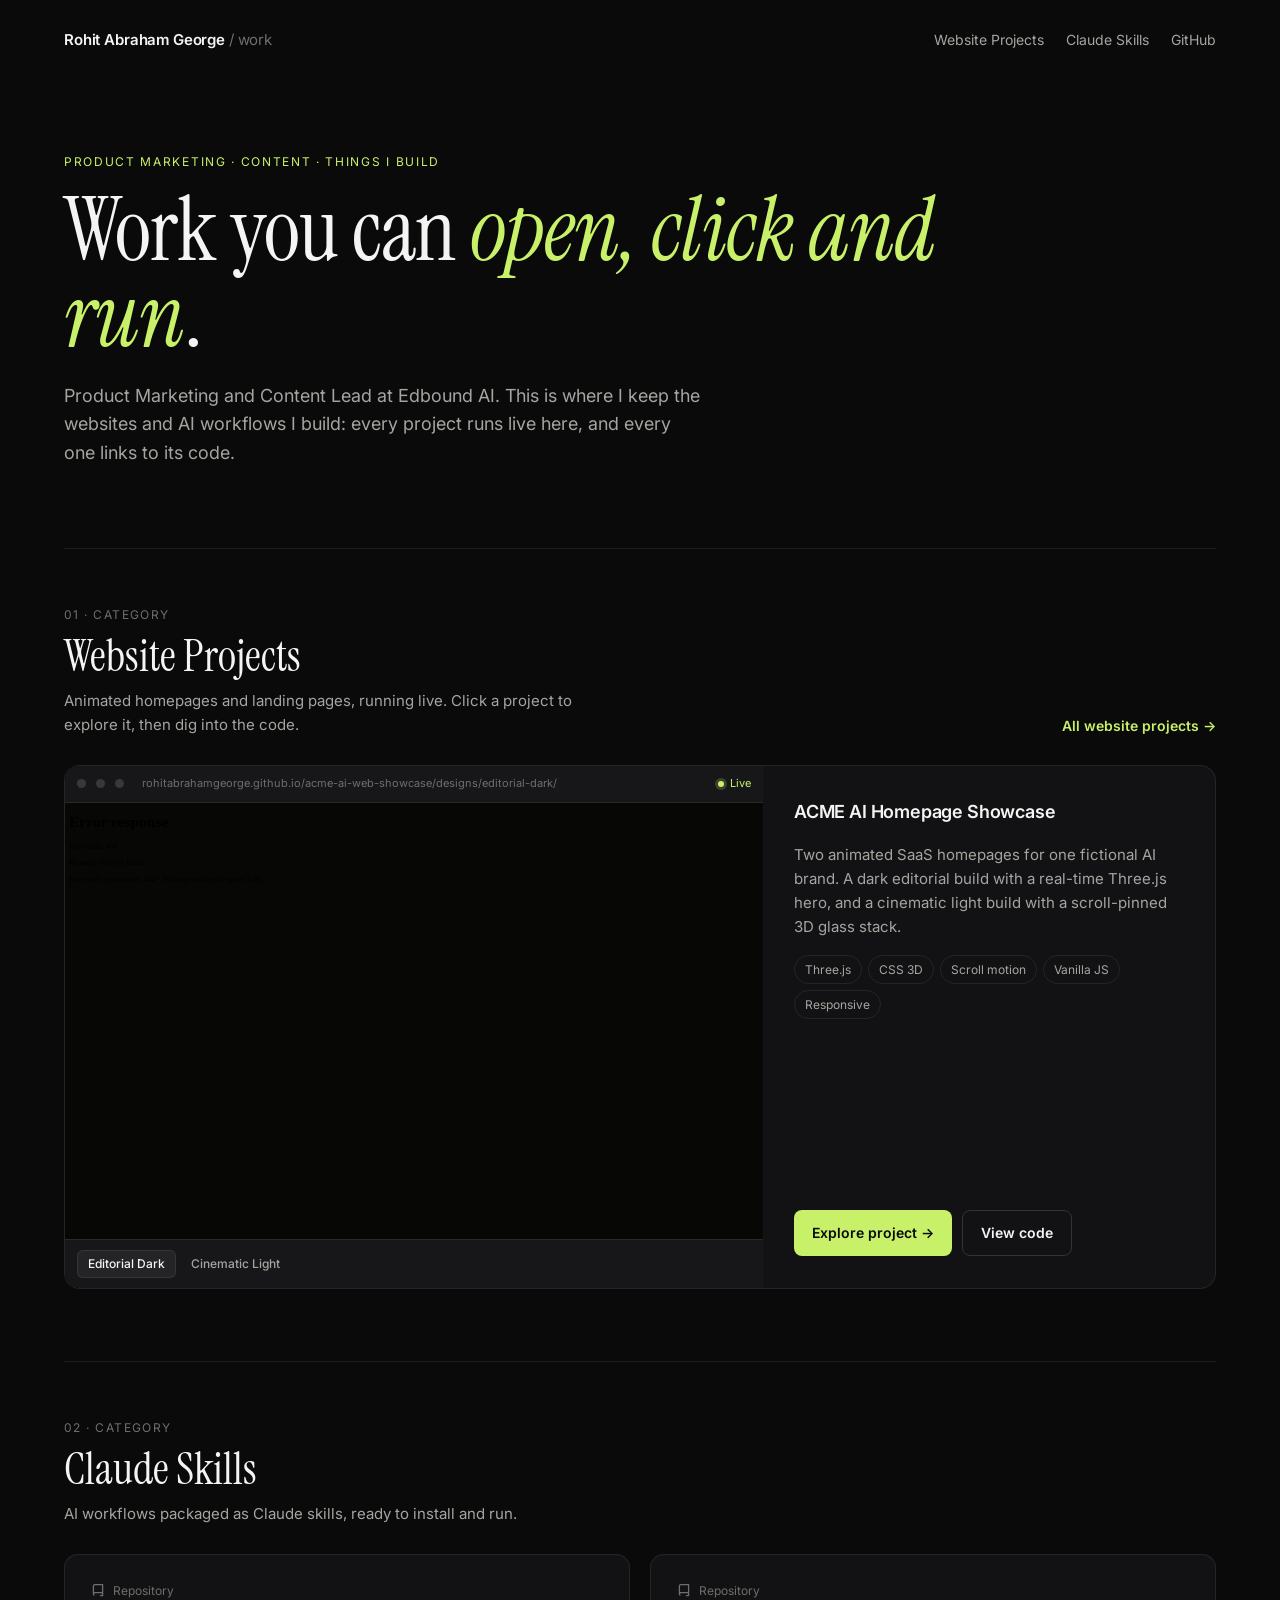
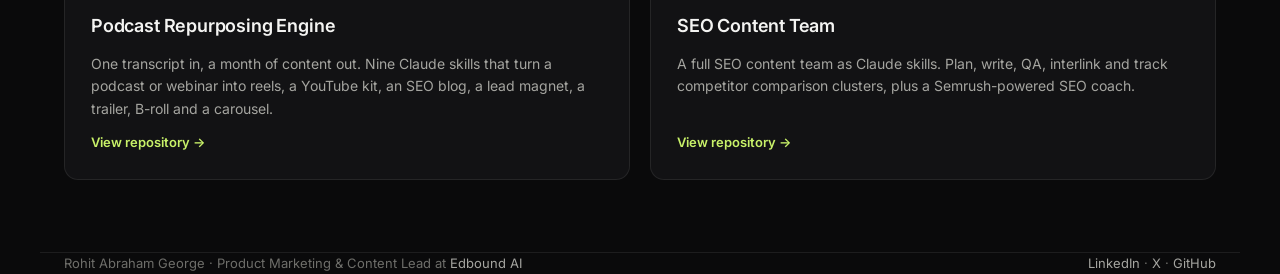
==== index.html @ cf873fa6 "Portfolio site: Website Projects and Claude Skills categories with live previews Co-Authored-By: Cla" ====
<!DOCTYPE html>
<html lang="en">
<head>
<meta charset="utf-8">
<meta name="viewport" content="width=device-width, initial-scale=1">
<title>Rohit Abraham George · Work</title>
<meta name="description" content="Website projects and Claude skills by Rohit Abraham George, Product Marketing and Content Lead at Edbound AI.">
<link rel="preconnect" href="https://fonts.googleapis.com">
<link rel="preconnect" href="https://fonts.gstatic.com" crossorigin>
<link rel="stylesheet" href="https://fonts.googleapis.com/css2?family=Inter:wght@400;500;600&family=Instrument+Serif:ital@0;1&display=swap">
<link rel="stylesheet" href="/assets/site.css">
</head>
<body>
<header class="wrap top">
  <a class="brand" href="/">Rohit Abraham George <span>/ work</span></a>
  <nav>
    <a href="#websites">Website Projects</a>
    <a class="hide-sm" href="#skills">Claude Skills</a>
    <a href="https://github.com/rohitabrahamgeorge">GitHub</a>
  </nav>
</header>

<main class="wrap">
  <section class="hero">
    <p class="eyebrow">Product marketing &#183; Content &#183; Things I build</p>
    <h1>Work you can <em>open, click and run</em>.</h1>
    <p class="lede">Product Marketing and Content Lead at Edbound AI. This is where I keep the websites and AI workflows I build: every project runs live here, and every one links to its code.</p>
  </section>

  <!-- Category 01: Website Projects -->
  <section class="cat" id="websites">
    <div class="cat-head">
      <div>
        <span class="num">01 &#183; Category</span>
        <h2>Website Projects</h2>
        <p>Animated homepages and landing pages, running live. Click a project to explore it, then dig into the code.</p>
      </div>
      <a class="more" href="/websites/">All website projects &#8594;</a>
    </div>

    <article class="project">
      <div class="preview">
        <div class="chrome"><i></i><i></i><i></i><span class="url">rohitabrahamgeorge.github.io/acme-ai-web-showcase/designs/editorial-dark/</span><span class="live-dot">Live</span></div>
        <div class="screen" data-src="/acme-ai-web-showcase/designs/editorial-dark/" data-poster="/acme-ai-web-showcase/assets/previews/editorial-dark.jpg">
          <iframe title="Live preview: ACME AI Editorial Dark" tabindex="-1" aria-hidden="true"></iframe>
        </div>
        <a class="open" href="/acme-ai-web-showcase/" aria-label="Explore the ACME AI project"><span>Explore project &#8594;</span></a>
        <div class="switch" role="tablist" aria-label="Choose a design">
          <button role="tab" aria-selected="true" data-src="/acme-ai-web-showcase/designs/editorial-dark/" data-poster="/acme-ai-web-showcase/assets/previews/editorial-dark.jpg">Editorial Dark</button>
          <button role="tab" aria-selected="false" data-src="/acme-ai-web-showcase/designs/cinematic-light/" data-poster="/acme-ai-web-showcase/assets/previews/cinematic-light.jpg">Cinematic Light</button>
        </div>
      </div>
      <div class="info">
        <h3>ACME AI Homepage Showcase</h3>
        <p>Two animated SaaS homepages for one fictional AI brand. A dark editorial build with a real-time Three.js hero, and a cinematic light build with a scroll-pinned 3D glass stack.</p>
        <div class="chips"><span>Three.js</span><span>CSS 3D</span><span>Scroll motion</span><span>Vanilla JS</span><span>Responsive</span></div>
        <div class="actions">
          <a class="btn btn-accent" href="/acme-ai-web-showcase/">Explore project &#8594;</a>
          <a class="btn btn-ghost" href="https://github.com/rohitabrahamgeorge/acme-ai-web-showcase">View code</a>
        </div>
      </div>
    </article>
  </section>

  <!-- Category 02: Claude Skills -->
  <section class="cat" id="skills">
    <div class="cat-head">
      <div>
        <span class="num">02 &#183; Category</span>
        <h2>Claude Skills</h2>
        <p>AI workflows packaged as Claude skills, ready to install and run.</p>
      </div>
    </div>
    <div class="repos">
      <a class="repo" href="https://github.com/rohitabrahamgeorge/podcast-repurposing-engine">
        <span class="kind"><svg viewBox="0 0 16 16" aria-hidden="true"><path d="M2 2.5A2.5 2.5 0 0 1 4.5 0h8.75a.75.75 0 0 1 .75.75v12.5a.75.75 0 0 1-.75.75h-2.5a.75.75 0 0 1 0-1.5h1.75v-2h-8a1 1 0 0 0-.71 1.71.75.75 0 1 1-1.06 1.06A2.49 2.49 0 0 1 2 11.5Zm10.5-1h-8a1 1 0 0 0-1 1v6.71A2.5 2.5 0 0 1 4.5 9h8Z"/></svg>Repository</span>
        <h3>Podcast Repurposing Engine</h3>
        <p>One transcript in, a month of content out. Nine Claude skills that turn a podcast or webinar into reels, a YouTube kit, an SEO blog, a lead magnet, a trailer, B-roll and a carousel.</p>
        <span class="go">View repository &#8594;</span>
      </a>
      <a class="repo" href="https://github.com/rohitabrahamgeorge/seo-content-team">
        <span class="kind"><svg viewBox="0 0 16 16" aria-hidden="true"><path d="M2 2.5A2.5 2.5 0 0 1 4.5 0h8.75a.75.75 0 0 1 .75.75v12.5a.75.75 0 0 1-.75.75h-2.5a.75.75 0 0 1 0-1.5h1.75v-2h-8a1 1 0 0 0-.71 1.71.75.75 0 1 1-1.06 1.06A2.49 2.49 0 0 1 2 11.5Zm10.5-1h-8a1 1 0 0 0-1 1v6.71A2.5 2.5 0 0 1 4.5 9h8Z"/></svg>Repository</span>
        <h3>SEO Content Team</h3>
        <p>A full SEO content team as Claude skills. Plan, write, QA, interlink and track competitor comparison clusters, plus a Semrush-powered SEO coach.</p>
        <span class="go">View repository &#8594;</span>
      </a>
    </div>
  </section>
</main>

<footer class="wrap">
  <span>Rohit Abraham George &#183; Product Marketing &amp; Content Lead at <a href="https://www.edbound.ai/">Edbound AI</a></span>
  <span><a href="https://www.linkedin.com/in/rohit-abraham-george">LinkedIn</a> &#183; <a href="https://x.com/GeorgeRohitA1">X</a> &#183; <a href="https://github.com/rohitabrahamgeorge">GitHub</a></span>
</footer>
<script src="/assets/site.js"></script>
</body>
</html>
---- assets/site.css ----
:root {
  --bg: #0A0A0B; --panel: #121214; --panel-2: #17171A; --line: rgba(255,255,255,.08); --line-2: rgba(255,255,255,.14);
  --ink: #F4F4F2; --muted: #A5A5A0; --dim: #6E6E6A; --accent: #C8F169;
}
*, *::before, *::after { box-sizing: border-box; }
html { -webkit-text-size-adjust: 100%; scroll-behavior: smooth; }
body { margin: 0; background: var(--bg); color: var(--ink); font: 400 16px/1.6 'Inter', system-ui, sans-serif; -webkit-font-smoothing: antialiased; }
a { color: inherit; }
a:focus-visible, button:focus-visible { outline: 2px solid var(--accent); outline-offset: 3px; }
.wrap { max-width: 1200px; margin: 0 auto; padding: 0 24px; }

/* Header */
.top { display: flex; align-items: center; justify-content: space-between; gap: 16px; padding-top: 28px; padding-bottom: 28px; }
.brand { font-weight: 600; font-size: 15px; text-decoration: none; letter-spacing: -.01em; }
.brand span { color: var(--dim); font-weight: 400; }
.top nav { display: flex; gap: 22px; font-size: 14px; color: var(--muted); }
.top nav a { text-decoration: none; transition: color .2s; }
.top nav a:hover, .top nav a[aria-current] { color: var(--ink); }

/* Type */
.eyebrow { color: var(--accent); font-size: 12px; letter-spacing: .14em; text-transform: uppercase; margin: 0 0 16px; }
h1 { font-family: 'Instrument Serif', Georgia, serif; font-weight: 400; font-size: clamp(44px, 7vw, 88px); line-height: .98; letter-spacing: -.01em; margin: 0 0 22px; max-width: 920px; }
h1 em { color: var(--accent); }
h2 { font-family: 'Instrument Serif', Georgia, serif; font-weight: 400; font-size: clamp(32px, 4vw, 44px); line-height: 1.02; margin: 0; }
h3 { font-size: 18px; font-weight: 600; letter-spacing: -.01em; margin: 0; }
.lede { color: var(--muted); font-size: 18px; max-width: 640px; margin: 0; }
.hero { padding: 72px 0 80px; }
.crumbs { font-size: 13px; color: var(--dim); margin: 0 0 18px; }
.crumbs a { text-decoration: none; color: var(--muted); }
.crumbs a:hover { color: var(--accent); }

/* Category blocks */
.cat { border-top: 1px solid var(--line); padding: 56px 0 72px; }
.cat-head { display: flex; align-items: end; justify-content: space-between; gap: 24px; margin-bottom: 28px; flex-wrap: wrap; }
.cat-head .num { display: block; color: var(--dim); font-size: 12px; letter-spacing: .12em; text-transform: uppercase; margin-bottom: 10px; }
.cat-head p { color: var(--muted); margin: 10px 0 0; max-width: 560px; font-size: 15px; }
.more { font-size: 14px; font-weight: 600; color: var(--accent); text-decoration: none; white-space: nowrap; }
.more:hover { text-decoration: underline; }

/* Project card with a live preview */
.project { display: grid; grid-template-columns: 1.55fr 1fr; border: 1px solid var(--line); border-radius: 16px; overflow: hidden; background: var(--panel); }
.project > * { min-width: 0; }
.project + .project { margin-top: 28px; }
.project .info { padding: 32px 30px; display: flex; flex-direction: column; gap: 16px; }
.project .info p { margin: 0; color: var(--muted); font-size: 15px; }
.chips { display: flex; flex-wrap: wrap; gap: 6px; }
.chips span { font-size: 12px; padding: 4px 10px; border-radius: 30px; border: 1px solid var(--line); color: var(--muted); }
.actions { margin-top: auto; display: flex; flex-wrap: wrap; gap: 10px; padding-top: 6px; }
.btn { display: inline-flex; align-items: center; gap: 8px; padding: 11px 18px; border-radius: 8px; font-weight: 600; font-size: 14px; text-decoration: none; transition: background-color .2s, transform .2s, border-color .2s; }
.btn-accent { background: var(--accent); color: #0A0A0B; }
.btn-accent:hover { background: #D8F98C; transform: translateY(-1px); }
.btn-ghost { border: 1px solid var(--line-2); color: var(--ink); }
.btn-ghost:hover { background: rgba(255,255,255,.06); }

/* Live preview: the real page rendered at desktop width, scaled to fit */
.preview { position: relative; display: block; background: #000; border-right: 1px solid var(--line); }
.preview .chrome { display: flex; align-items: center; gap: 10px; padding: 9px 12px; background: var(--panel-2); border-bottom: 1px solid var(--line); }
.preview .chrome i { width: 9px; height: 9px; border-radius: 50%; background: rgba(255,255,255,.14); }
.preview .chrome .url { margin-left: 8px; font-size: 11px; color: var(--dim); white-space: nowrap; overflow: hidden; text-overflow: ellipsis; }
.preview .chrome .live-dot { margin-left: auto; font-size: 11px; color: var(--accent); display: inline-flex; align-items: center; gap: 6px; white-space: nowrap; }
.preview .chrome .live-dot::before { content: ""; width: 6px; height: 6px; border-radius: 50%; background: var(--accent); box-shadow: 0 0 0 3px rgba(200,241,105,.2); }
.screen { position: relative; aspect-ratio: 16 / 10; overflow: hidden; background: #070806 center / cover no-repeat; }
.screen iframe { position: absolute; top: 0; left: 0; border: 0; transform-origin: 0 0; pointer-events: none; opacity: 0; transition: opacity .6s; }
.screen iframe.ready { opacity: 1; }
.preview .open { position: absolute; inset: 0; z-index: 2; }
.preview .open span { position: absolute; right: 14px; bottom: 14px; font-size: 12px; font-weight: 600; padding: 7px 12px; border-radius: 30px; background: rgba(10,10,11,.78); border: 1px solid var(--line-2); -webkit-backdrop-filter: blur(8px); backdrop-filter: blur(8px); opacity: 0; transform: translateY(4px); transition: opacity .25s, transform .25s; }
.preview:hover .open span, .preview .open:focus-visible span { opacity: 1; transform: none; }

/* Design switcher under a preview */
.switch { display: flex; gap: 4px; padding: 10px 12px; background: var(--panel-2); border-top: 1px solid var(--line); position: relative; z-index: 3; }
.switch button { font: 500 12px/1 'Inter', system-ui, sans-serif; color: var(--muted); background: none; border: 1px solid transparent; border-radius: 6px; padding: 7px 10px; cursor: pointer; }
.switch button:hover { color: var(--ink); }
.switch button[aria-selected="true"] { color: var(--ink); background: rgba(255,255,255,.06); border-color: var(--line); }

/* Big stacked layout on the category page */
.project.big { grid-template-columns: 1fr; }
.project.big .preview { border-right: 0; border-bottom: 1px solid var(--line); }
.project.big .info { display: grid; grid-template-columns: 1.2fr 1fr; gap: 20px 40px; align-items: start; }
.project.big .info .actions { grid-column: 1 / -1; margin-top: 0; }

/* Repo cards (skills category) */
.repos { display: grid; grid-template-columns: repeat(2, 1fr); gap: 20px; }
.repo { display: flex; flex-direction: column; gap: 12px; padding: 26px; border: 1px solid var(--line); border-radius: 14px; background: var(--panel); text-decoration: none; transition: border-color .2s, transform .2s; }
.repo:hover { border-color: var(--line-2); transform: translateY(-2px); }
.repo p { margin: 0; color: var(--muted); font-size: 14px; }
.repo .go { margin-top: auto; font-size: 13px; font-weight: 600; color: var(--accent); }
.repo .kind { font-size: 12px; color: var(--dim); display: inline-flex; gap: 8px; align-items: center; }
.repo .kind svg { width: 14px; height: 14px; fill: currentColor; }

footer { border-top: 1px solid var(--line); padding-top: 28px; padding-bottom: 40px; color: var(--dim); font-size: 13px; display: flex; justify-content: space-between; flex-wrap: wrap; gap: 12px; }
footer a { color: var(--muted); text-decoration: none; }
footer a:hover { color: var(--ink); }

@media (max-width: 900px) {
  .project, .project.big .info { grid-template-columns: 1fr; }
  .preview { border-right: 0; border-bottom: 1px solid var(--line); }
  .repos { grid-template-columns: 1fr; }
  .top nav { gap: 16px; }
  .top nav .hide-sm { display: none; }
  .hero { padding: 48px 0 56px; }
  .project .info { padding: 24px 20px; }
  .preview .open span { opacity: 1; transform: none; }
}
@media (prefers-reduced-motion: reduce) { html { scroll-behavior: auto; } .screen iframe { transition: none; } }
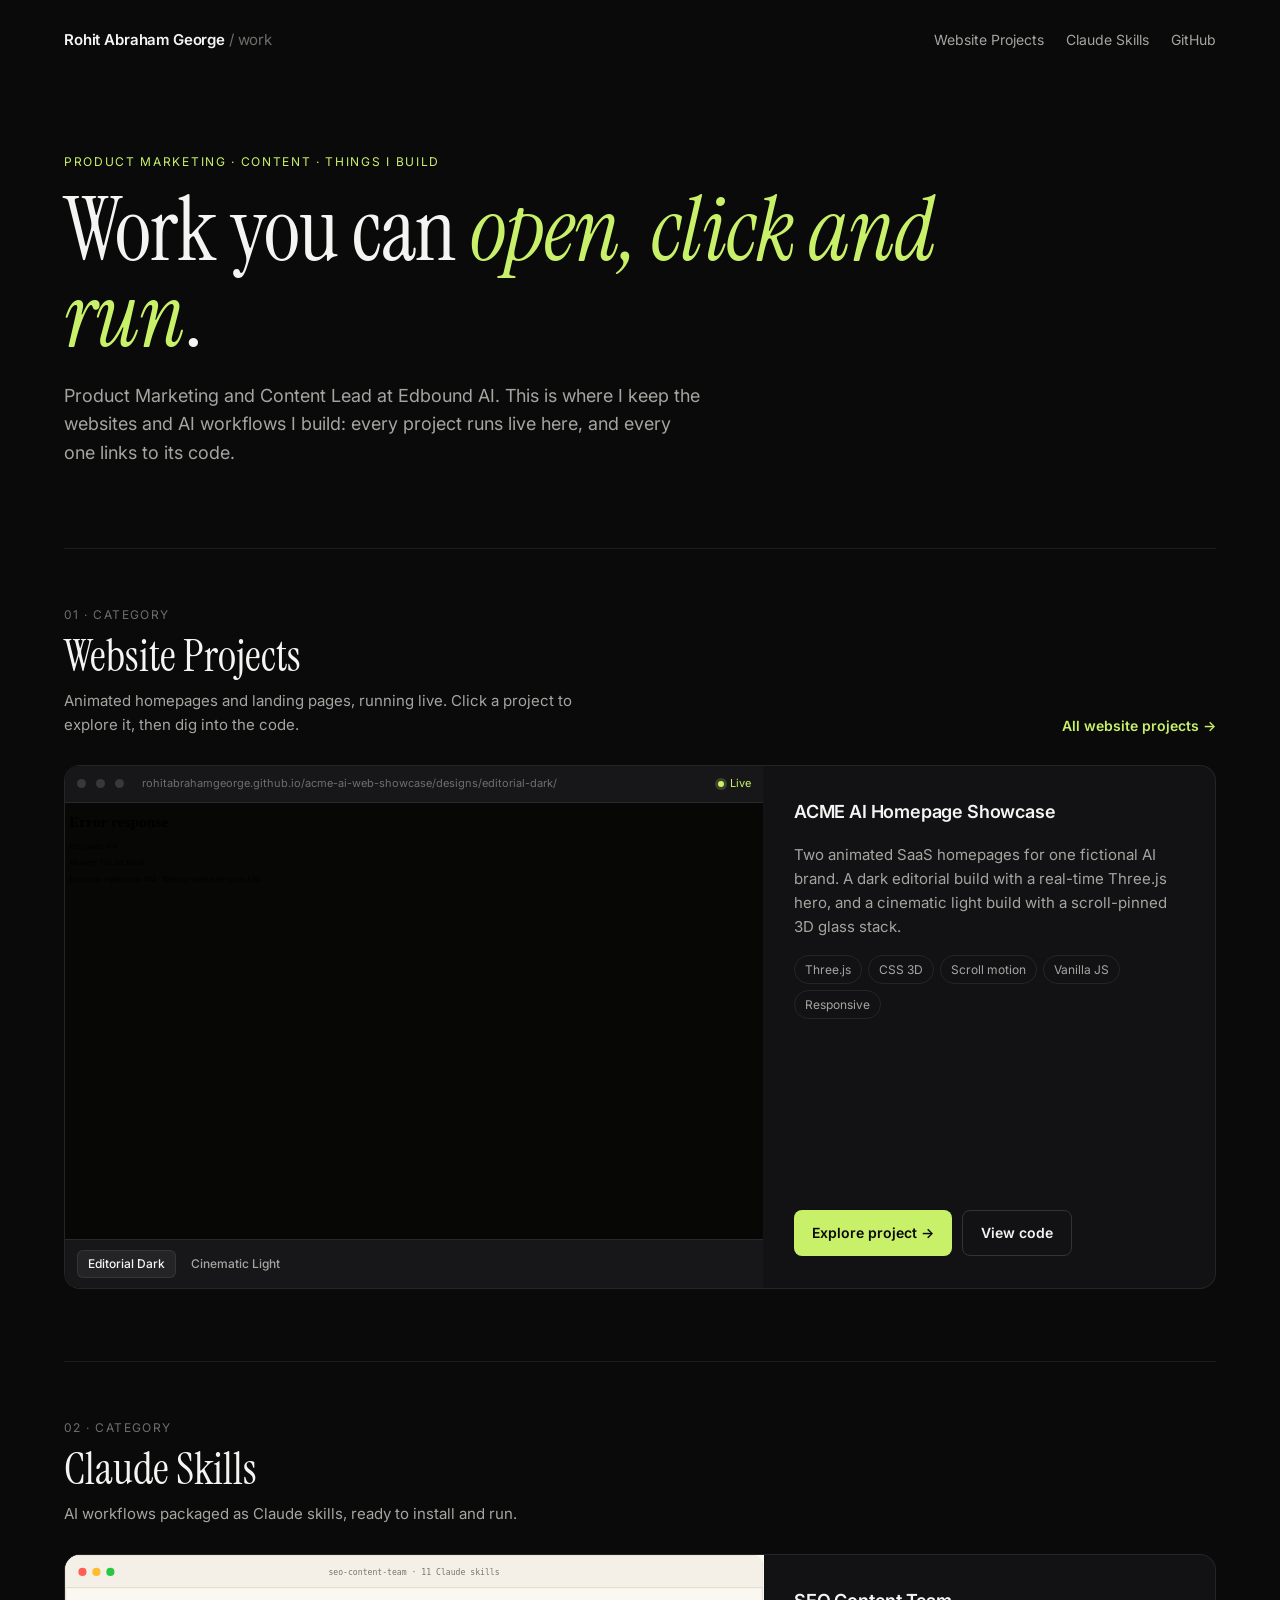
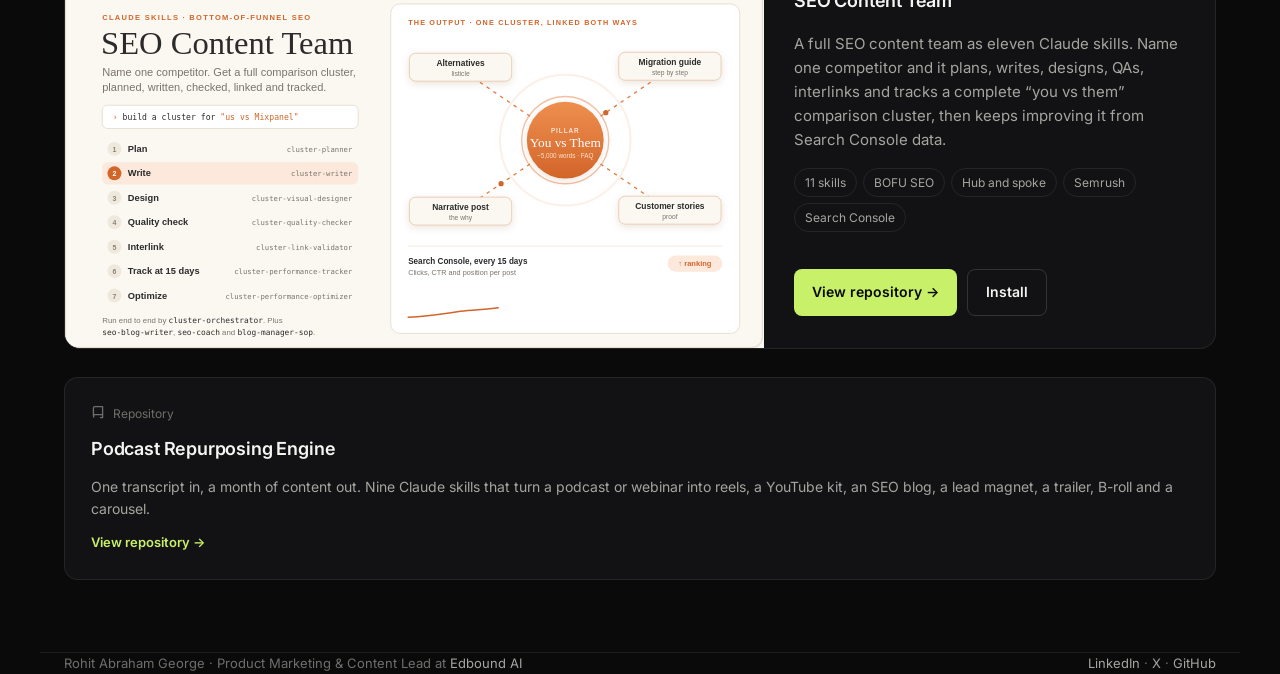
==== commit 338bfb4c: "Feature SEO Content Team with its visual on the home page Co-Authored-By: Claude Opus 5.5 <noreply@a" ====
--- a/index.html
+++ b/index.html
@@ -71,17 +71,26 @@
         <p>AI workflows packaged as Claude skills, ready to install and run.</p>
       </div>
     </div>
-    <div class="repos">
+    <article class="project">
+      <a class="visual" href="https://github.com/rohitabrahamgeorge/seo-content-team" aria-label="Open the SEO Content Team repository">
+        <img src="/assets/seo-team-hero.svg" alt="SEO Content Team: one competitor name in, seven stages from plan to optimize, and a pillar page linked both ways to four spokes" width="1200" height="675">
+      </a>
+      <div class="info">
+        <h3>SEO Content Team</h3>
+        <p>A full SEO content team as eleven Claude skills. Name one competitor and it plans, writes, designs, QAs, interlinks and tracks a complete &#8220;you vs them&#8221; comparison cluster, then keeps improving it from Search Console data.</p>
+        <div class="chips"><span>11 skills</span><span>BOFU SEO</span><span>Hub and spoke</span><span>Semrush</span><span>Search Console</span></div>
+        <div class="actions">
+          <a class="btn btn-accent" href="https://github.com/rohitabrahamgeorge/seo-content-team">View repository &#8594;</a>
+          <a class="btn btn-ghost" href="https://github.com/rohitabrahamgeorge/seo-content-team#install-in-2-minutes">Install</a>
+        </div>
+      </div>
+    </article>
+
+    <div class="repos" style="margin-top: 28px;">
       <a class="repo" href="https://github.com/rohitabrahamgeorge/podcast-repurposing-engine">
         <span class="kind"><svg viewBox="0 0 16 16" aria-hidden="true"><path d="M2 2.5A2.5 2.5 0 0 1 4.5 0h8.75a.75.75 0 0 1 .75.75v12.5a.75.75 0 0 1-.75.75h-2.5a.75.75 0 0 1 0-1.5h1.75v-2h-8a1 1 0 0 0-.71 1.71.75.75 0 1 1-1.06 1.06A2.49 2.49 0 0 1 2 11.5Zm10.5-1h-8a1 1 0 0 0-1 1v6.71A2.5 2.5 0 0 1 4.5 9h8Z"/></svg>Repository</span>
         <h3>Podcast Repurposing Engine</h3>
         <p>One transcript in, a month of content out. Nine Claude skills that turn a podcast or webinar into reels, a YouTube kit, an SEO blog, a lead magnet, a trailer, B-roll and a carousel.</p>
-        <span class="go">View repository &#8594;</span>
-      </a>
-      <a class="repo" href="https://github.com/rohitabrahamgeorge/seo-content-team">
-        <span class="kind"><svg viewBox="0 0 16 16" aria-hidden="true"><path d="M2 2.5A2.5 2.5 0 0 1 4.5 0h8.75a.75.75 0 0 1 .75.75v12.5a.75.75 0 0 1-.75.75h-2.5a.75.75 0 0 1 0-1.5h1.75v-2h-8a1 1 0 0 0-.71 1.71.75.75 0 1 1-1.06 1.06A2.49 2.49 0 0 1 2 11.5Zm10.5-1h-8a1 1 0 0 0-1 1v6.71A2.5 2.5 0 0 1 4.5 9h8Z"/></svg>Repository</span>
-        <h3>SEO Content Team</h3>
-        <p>A full SEO content team as Claude skills. Plan, write, QA, interlink and track competitor comparison clusters, plus a Semrush-powered SEO coach.</p>
         <span class="go">View repository &#8594;</span>
       </a>
     </div>
--- a/assets/site.css
+++ b/assets/site.css
@@ -102,3 +102,10 @@
   .preview .open span { opacity: 1; transform: none; }
 }
 @media (prefers-reduced-motion: reduce) { html { scroll-behavior: auto; } .screen iframe { transition: none; } }
+
+/* Static visual in place of a live preview */
+.visual { display: flex; align-items: center; background: #FBF8F2; border-right: 1px solid var(--line); overflow: hidden; }
+.visual img { display: block; width: 100%; height: auto; transition: transform .5s ease; }
+.visual:hover img { transform: scale(1.015); }
+.repos:has(> .repo:only-child) { grid-template-columns: 1fr; }
+@media (max-width: 900px) { .visual { border-right: 0; border-bottom: 1px solid var(--line); } }
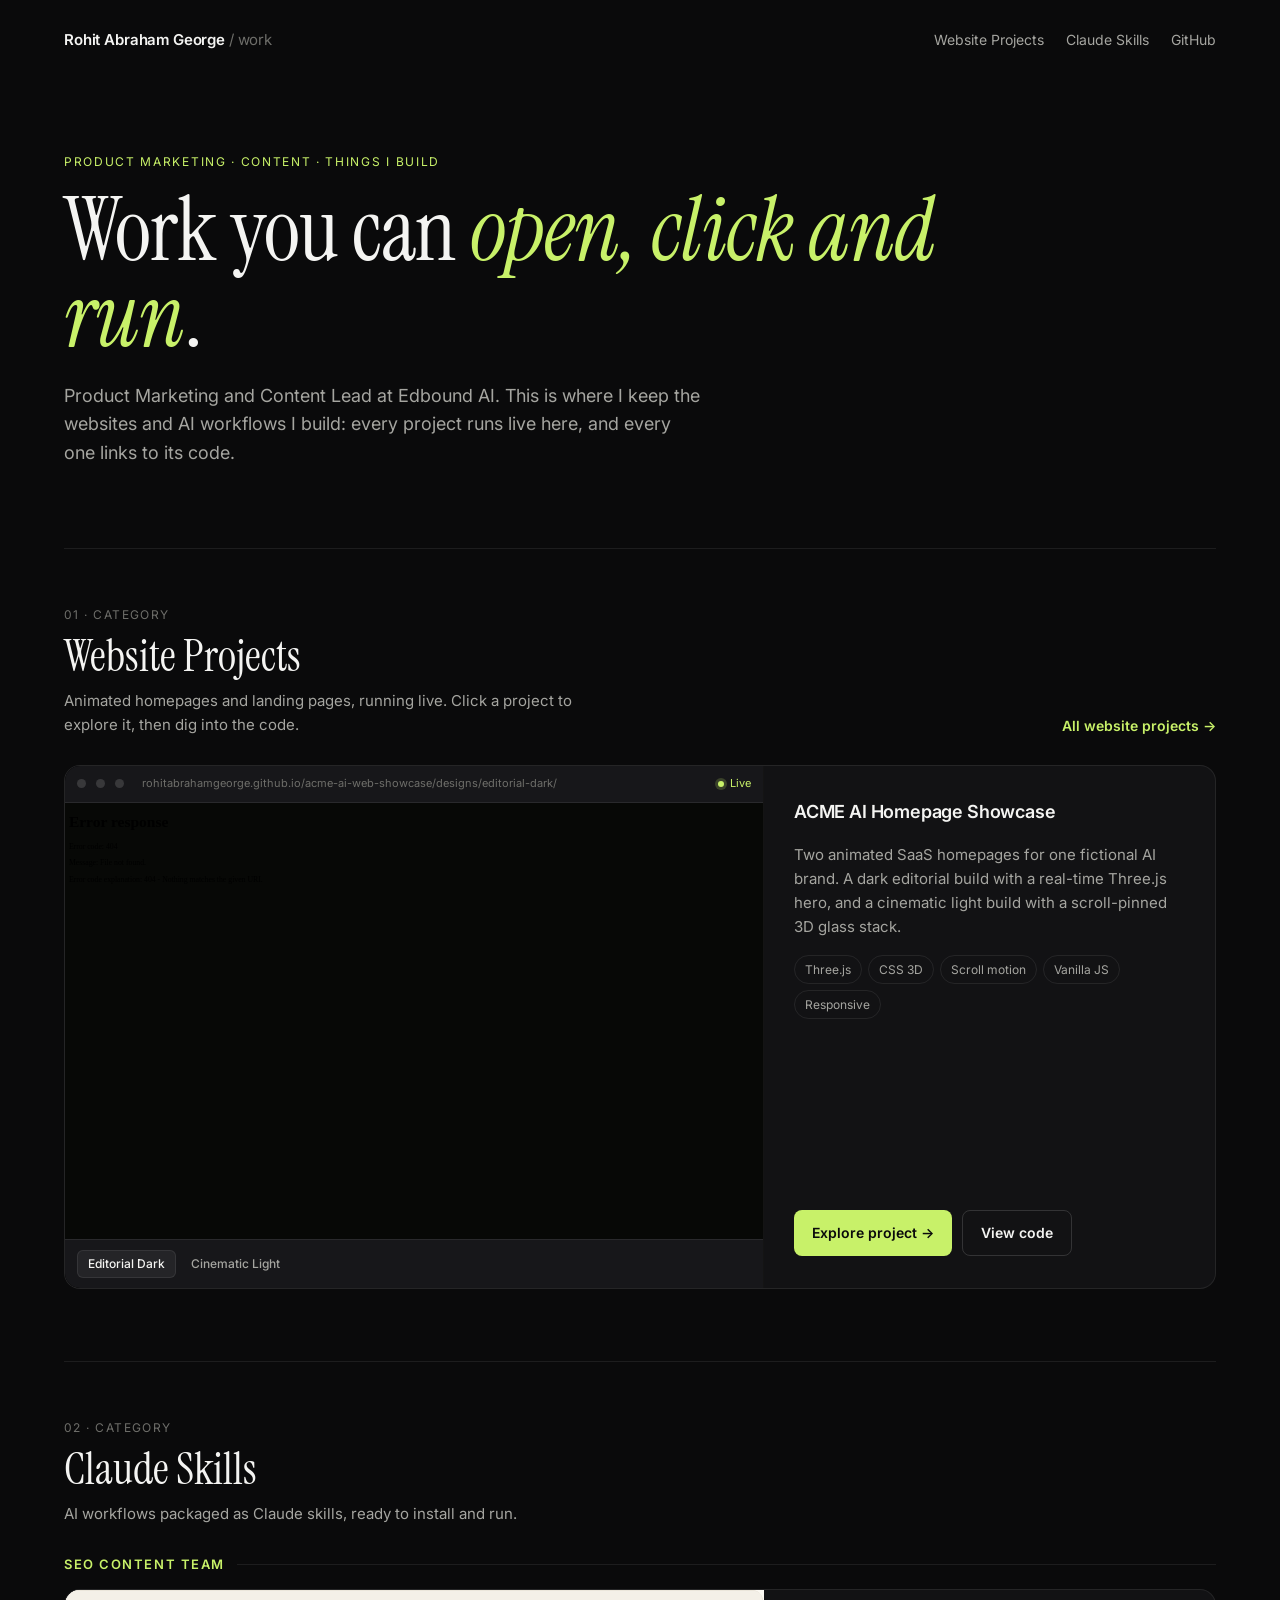
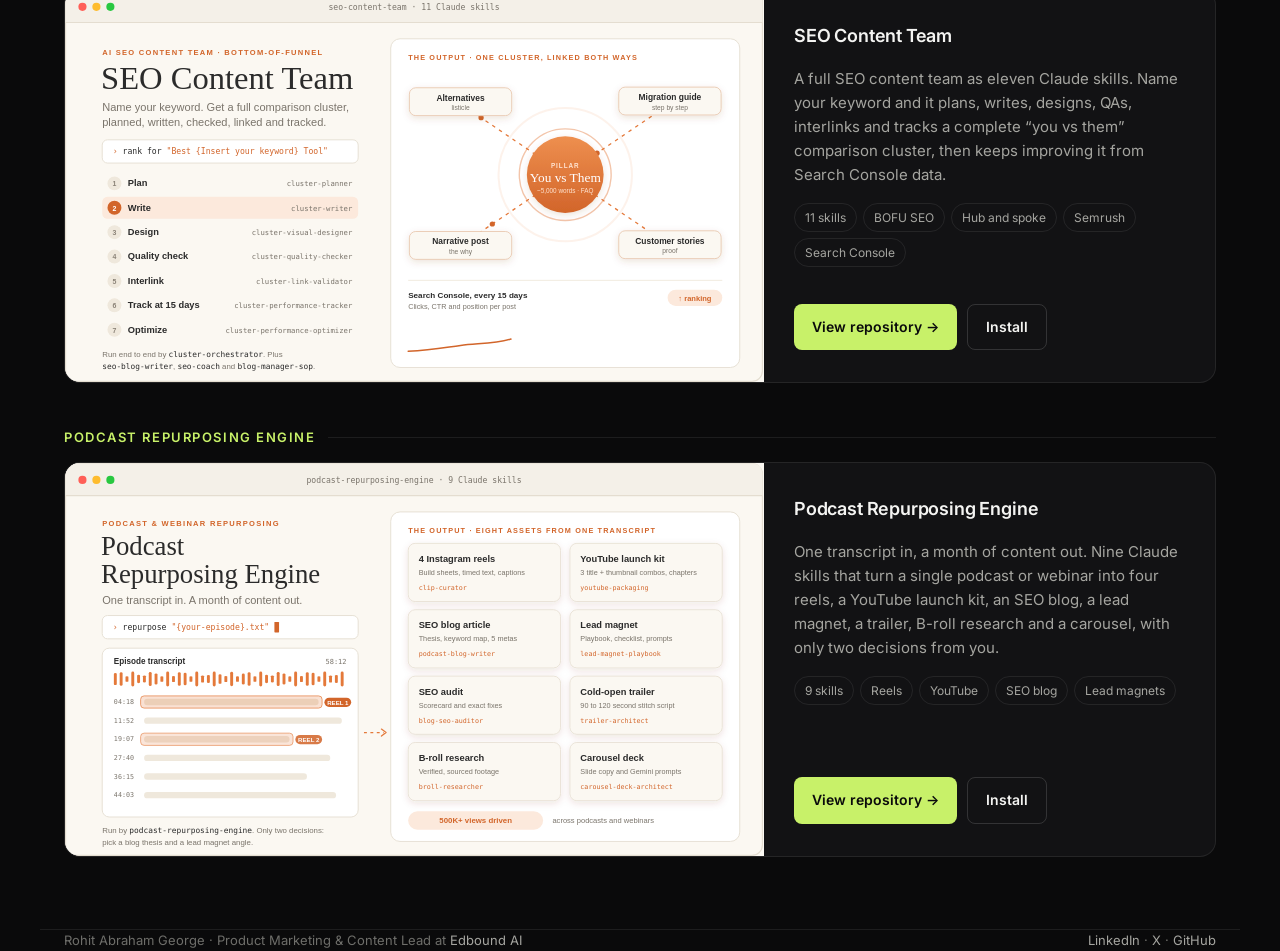
==== commit c627b2a1: "Subheadings and visual cards for both Claude skills projects Co-Authored-By: Claude Opus 5.5 <norepl" ====
--- a/index.html
+++ b/index.html
@@ -71,13 +71,14 @@
         <p>AI workflows packaged as Claude skills, ready to install and run.</p>
       </div>
     </div>
+    <h3 class="subhead" id="seo-content-team">SEO Content Team</h3>
     <article class="project">
       <a class="visual" href="https://github.com/rohitabrahamgeorge/seo-content-team" aria-label="Open the SEO Content Team repository">
         <img src="/assets/seo-team-hero.svg" alt="SEO Content Team: one competitor name in, seven stages from plan to optimize, and a pillar page linked both ways to four spokes" width="1200" height="675">
       </a>
       <div class="info">
         <h3>SEO Content Team</h3>
-        <p>A full SEO content team as eleven Claude skills. Name one competitor and it plans, writes, designs, QAs, interlinks and tracks a complete &#8220;you vs them&#8221; comparison cluster, then keeps improving it from Search Console data.</p>
+        <p>A full SEO content team as eleven Claude skills. Name your keyword and it plans, writes, designs, QAs, interlinks and tracks a complete &#8220;you vs them&#8221; comparison cluster, then keeps improving it from Search Console data.</p>
         <div class="chips"><span>11 skills</span><span>BOFU SEO</span><span>Hub and spoke</span><span>Semrush</span><span>Search Console</span></div>
         <div class="actions">
           <a class="btn btn-accent" href="https://github.com/rohitabrahamgeorge/seo-content-team">View repository &#8594;</a>
@@ -86,14 +87,21 @@
       </div>
     </article>
 
-    <div class="repos" style="margin-top: 28px;">
-      <a class="repo" href="https://github.com/rohitabrahamgeorge/podcast-repurposing-engine">
-        <span class="kind"><svg viewBox="0 0 16 16" aria-hidden="true"><path d="M2 2.5A2.5 2.5 0 0 1 4.5 0h8.75a.75.75 0 0 1 .75.75v12.5a.75.75 0 0 1-.75.75h-2.5a.75.75 0 0 1 0-1.5h1.75v-2h-8a1 1 0 0 0-.71 1.71.75.75 0 1 1-1.06 1.06A2.49 2.49 0 0 1 2 11.5Zm10.5-1h-8a1 1 0 0 0-1 1v6.71A2.5 2.5 0 0 1 4.5 9h8Z"/></svg>Repository</span>
+    <h3 class="subhead" id="podcast-repurposing-engine">Podcast Repurposing Engine</h3>
+    <article class="project">
+      <a class="visual" href="https://github.com/rohitabrahamgeorge/podcast-repurposing-engine" aria-label="Open the Podcast Repurposing Engine repository">
+        <img src="/assets/engine-hero.svg" alt="Podcast Repurposing Engine: one transcript in, the best moments picked, eight assets out" width="1200" height="675" loading="lazy">
+      </a>
+      <div class="info">
         <h3>Podcast Repurposing Engine</h3>
-        <p>One transcript in, a month of content out. Nine Claude skills that turn a podcast or webinar into reels, a YouTube kit, an SEO blog, a lead magnet, a trailer, B-roll and a carousel.</p>
-        <span class="go">View repository &#8594;</span>
-      </a>
-    </div>
+        <p>One transcript in, a month of content out. Nine Claude skills that turn a single podcast or webinar into four reels, a YouTube launch kit, an SEO blog, a lead magnet, a trailer, B-roll research and a carousel, with only two decisions from you.</p>
+        <div class="chips"><span>9 skills</span><span>Reels</span><span>YouTube</span><span>SEO blog</span><span>Lead magnets</span></div>
+        <div class="actions">
+          <a class="btn btn-accent" href="https://github.com/rohitabrahamgeorge/podcast-repurposing-engine">View repository &#8594;</a>
+          <a class="btn btn-ghost" href="https://github.com/rohitabrahamgeorge/podcast-repurposing-engine#install-in-2-minutes">Install</a>
+        </div>
+      </div>
+    </article>
   </section>
 </main>
 
--- a/assets/site.css
+++ b/assets/site.css
@@ -109,3 +109,6 @@
 .visual:hover img { transform: scale(1.015); }
 .repos:has(> .repo:only-child) { grid-template-columns: 1fr; }
 @media (max-width: 900px) { .visual { border-right: 0; border-bottom: 1px solid var(--line); } }
+.subhead { font-size: 13px; font-weight: 600; letter-spacing: .12em; text-transform: uppercase; color: var(--accent); margin: 0 0 14px; display: flex; align-items: center; gap: 12px; }
+.subhead::after { content: ""; flex: 1; height: 1px; background: var(--line); }
+.project + .subhead { margin-top: 44px; }
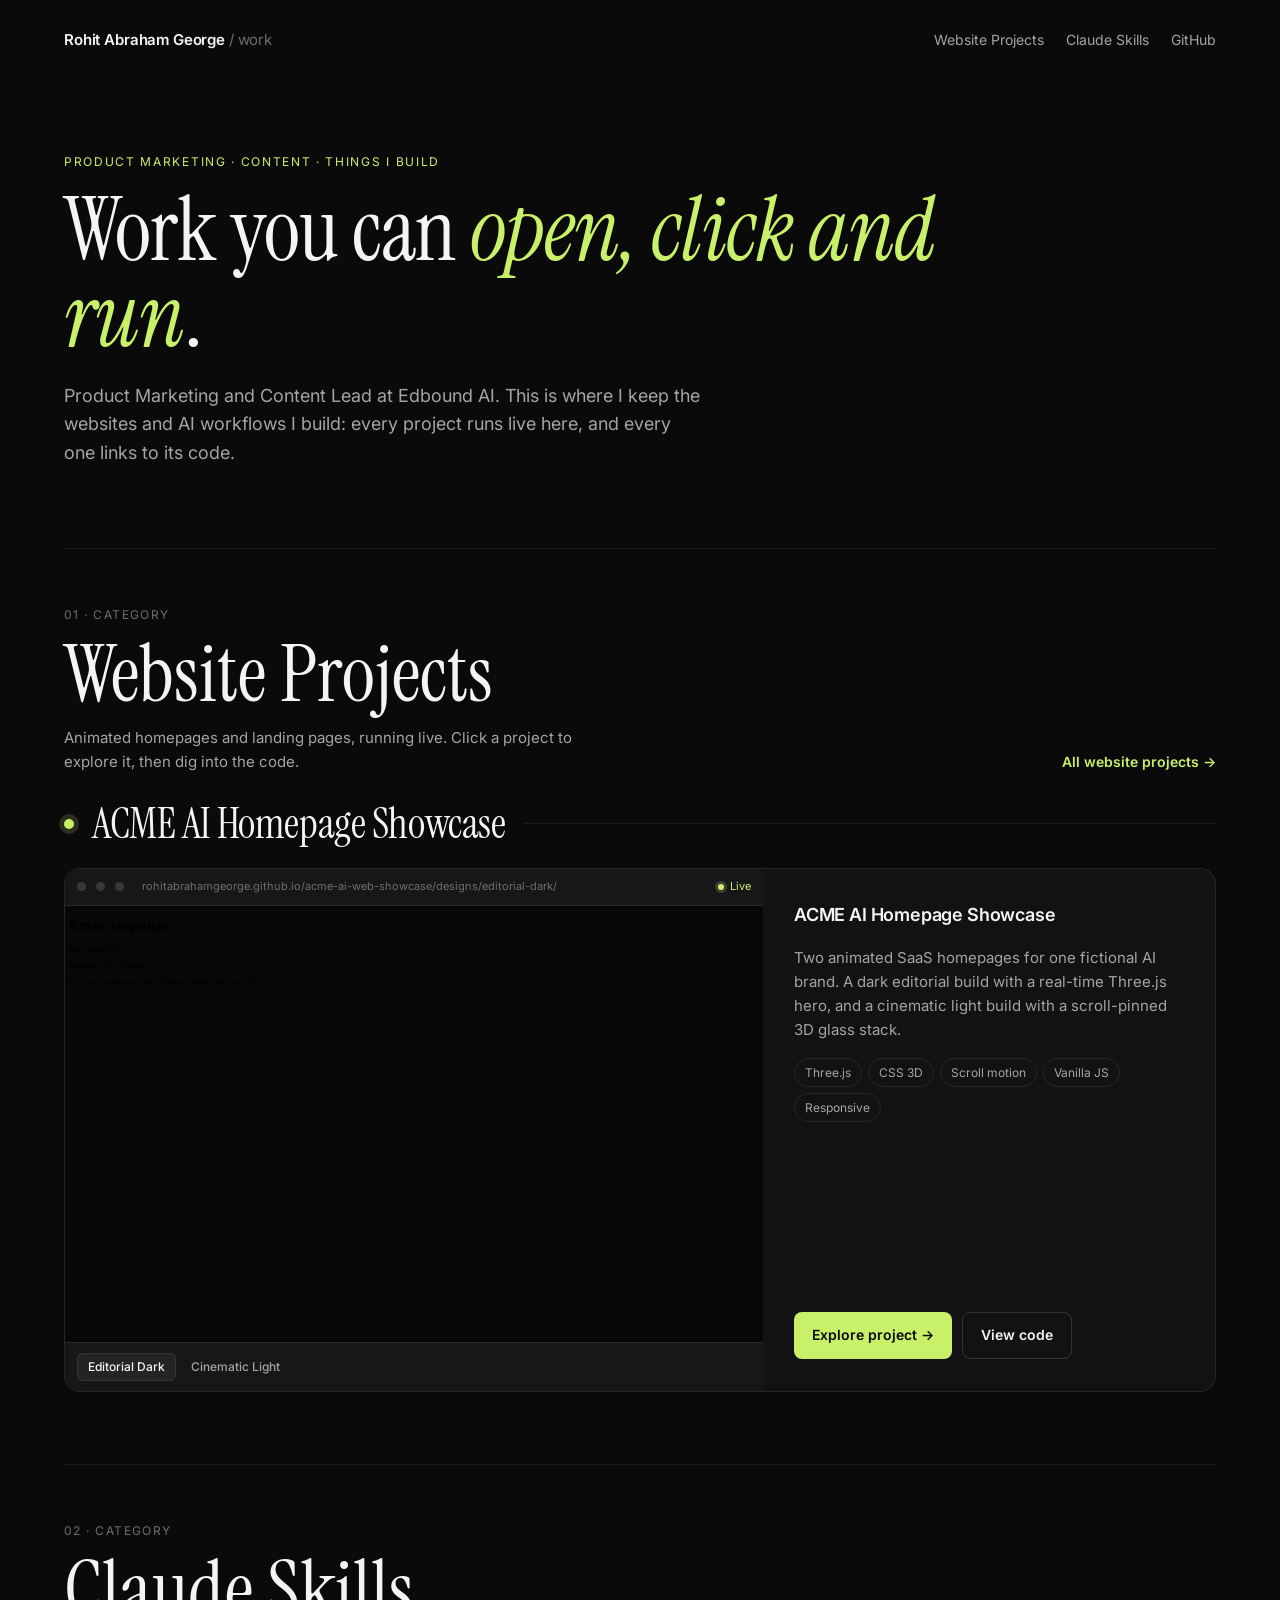
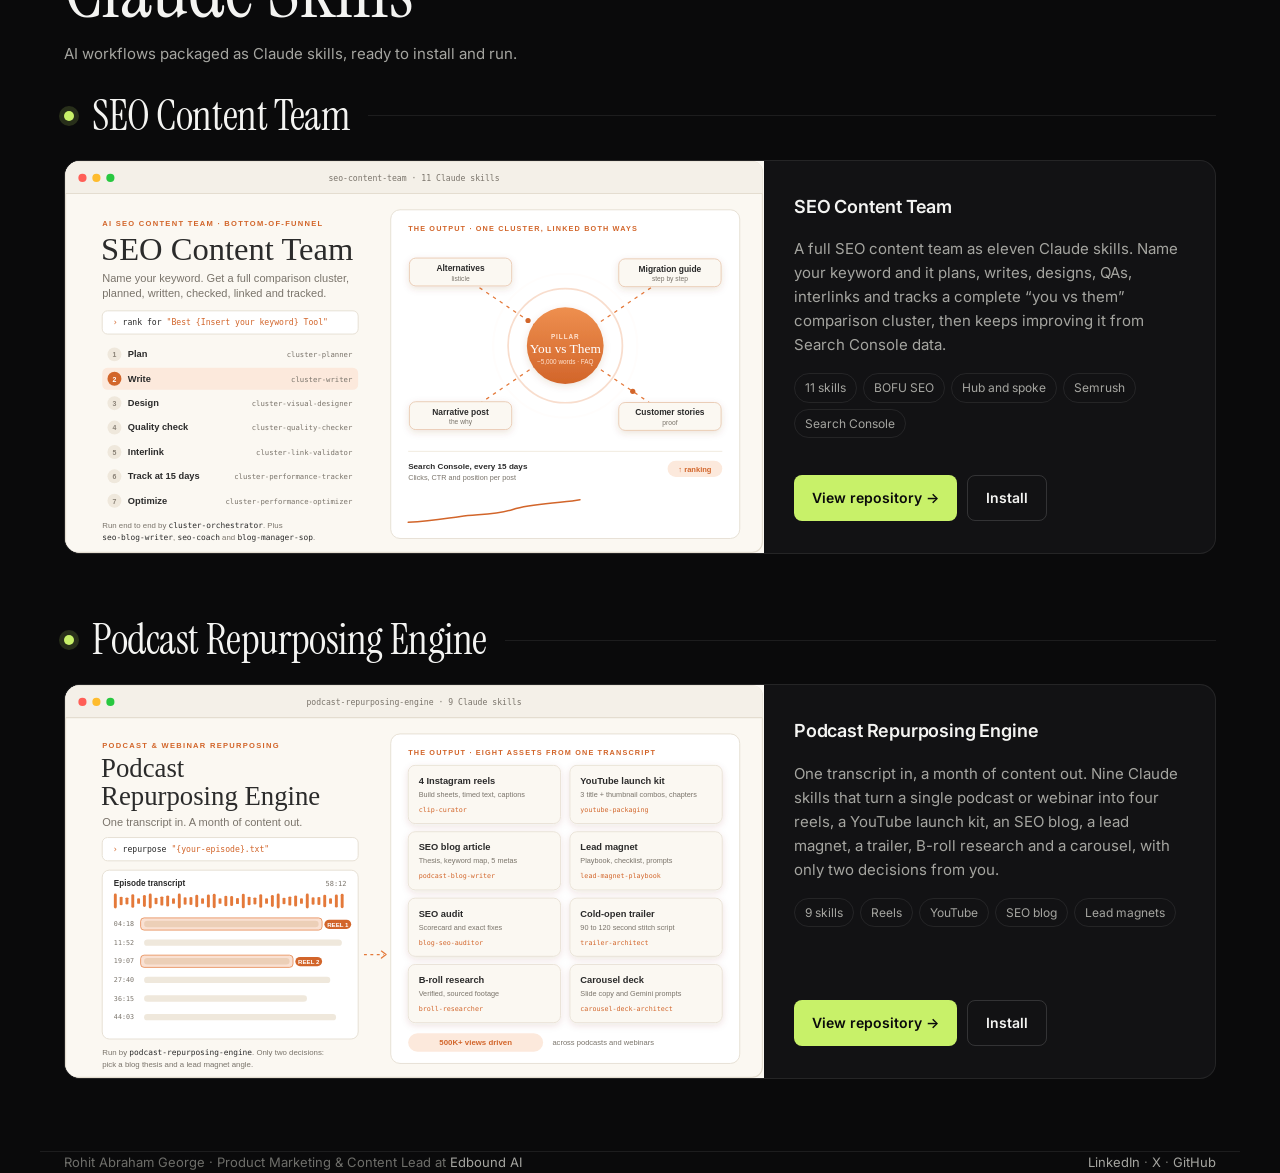
==== commit 9f998157: "Larger category and project headings Co-Authored-By: Claude Opus 5.5 <noreply@anthropic.com>" ====
--- a/index.html
+++ b/index.html
@@ -38,6 +38,7 @@
       <a class="more" href="/websites/">All website projects &#8594;</a>
     </div>
 
+    <h3 class="subhead" id="acme-ai">ACME AI Homepage Showcase</h3>
     <article class="project">
       <div class="preview">
         <div class="chrome"><i></i><i></i><i></i><span class="url">rohitabrahamgeorge.github.io/acme-ai-web-showcase/designs/editorial-dark/</span><span class="live-dot">Live</span></div>
--- a/assets/site.css
+++ b/assets/site.css
@@ -21,7 +21,7 @@
 .eyebrow { color: var(--accent); font-size: 12px; letter-spacing: .14em; text-transform: uppercase; margin: 0 0 16px; }
 h1 { font-family: 'Instrument Serif', Georgia, serif; font-weight: 400; font-size: clamp(44px, 7vw, 88px); line-height: .98; letter-spacing: -.01em; margin: 0 0 22px; max-width: 920px; }
 h1 em { color: var(--accent); }
-h2 { font-family: 'Instrument Serif', Georgia, serif; font-weight: 400; font-size: clamp(32px, 4vw, 44px); line-height: 1.02; margin: 0; }
+h2 { font-family: 'Instrument Serif', Georgia, serif; font-weight: 400; font-size: clamp(48px, 6.4vw, 80px); line-height: 1.02; margin: 0; }
 h3 { font-size: 18px; font-weight: 600; letter-spacing: -.01em; margin: 0; }
 .lede { color: var(--muted); font-size: 18px; max-width: 640px; margin: 0; }
 .hero { padding: 72px 0 80px; }
@@ -109,6 +109,7 @@
 .visual:hover img { transform: scale(1.015); }
 .repos:has(> .repo:only-child) { grid-template-columns: 1fr; }
 @media (max-width: 900px) { .visual { border-right: 0; border-bottom: 1px solid var(--line); } }
-.subhead { font-size: 13px; font-weight: 600; letter-spacing: .12em; text-transform: uppercase; color: var(--accent); margin: 0 0 14px; display: flex; align-items: center; gap: 12px; }
+.subhead { font-family: 'Instrument Serif', Georgia, serif; font-weight: 400; font-size: clamp(30px, 3.4vw, 42px); line-height: 1.05; letter-spacing: -.01em; color: var(--ink); margin: 0 0 22px; display: flex; align-items: center; gap: 18px; }
+.subhead::before { content: ""; flex: 0 0 10px; height: 10px; border-radius: 50%; background: var(--accent); box-shadow: 0 0 0 5px rgba(200,241,105,.16); }
 .subhead::after { content: ""; flex: 1; height: 1px; background: var(--line); }
-.project + .subhead { margin-top: 44px; }
+.project + .subhead { margin-top: 64px; }
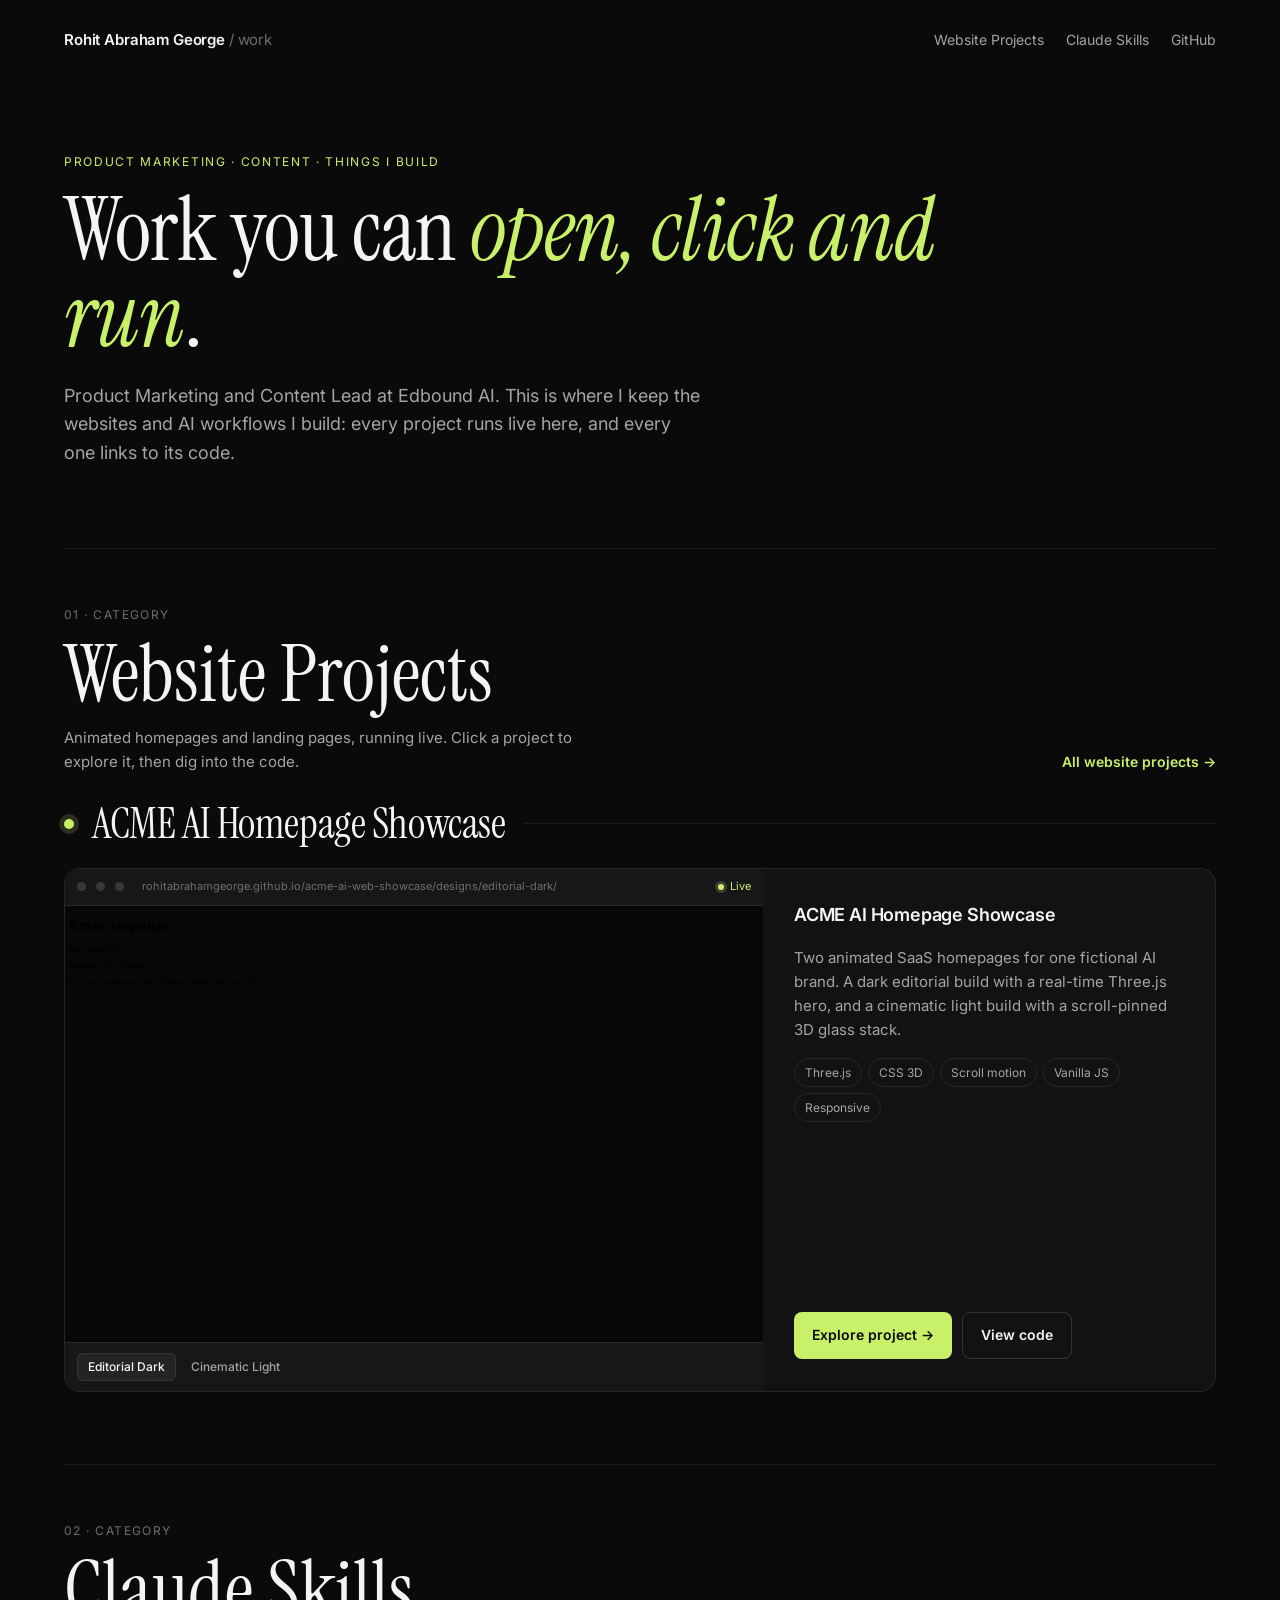
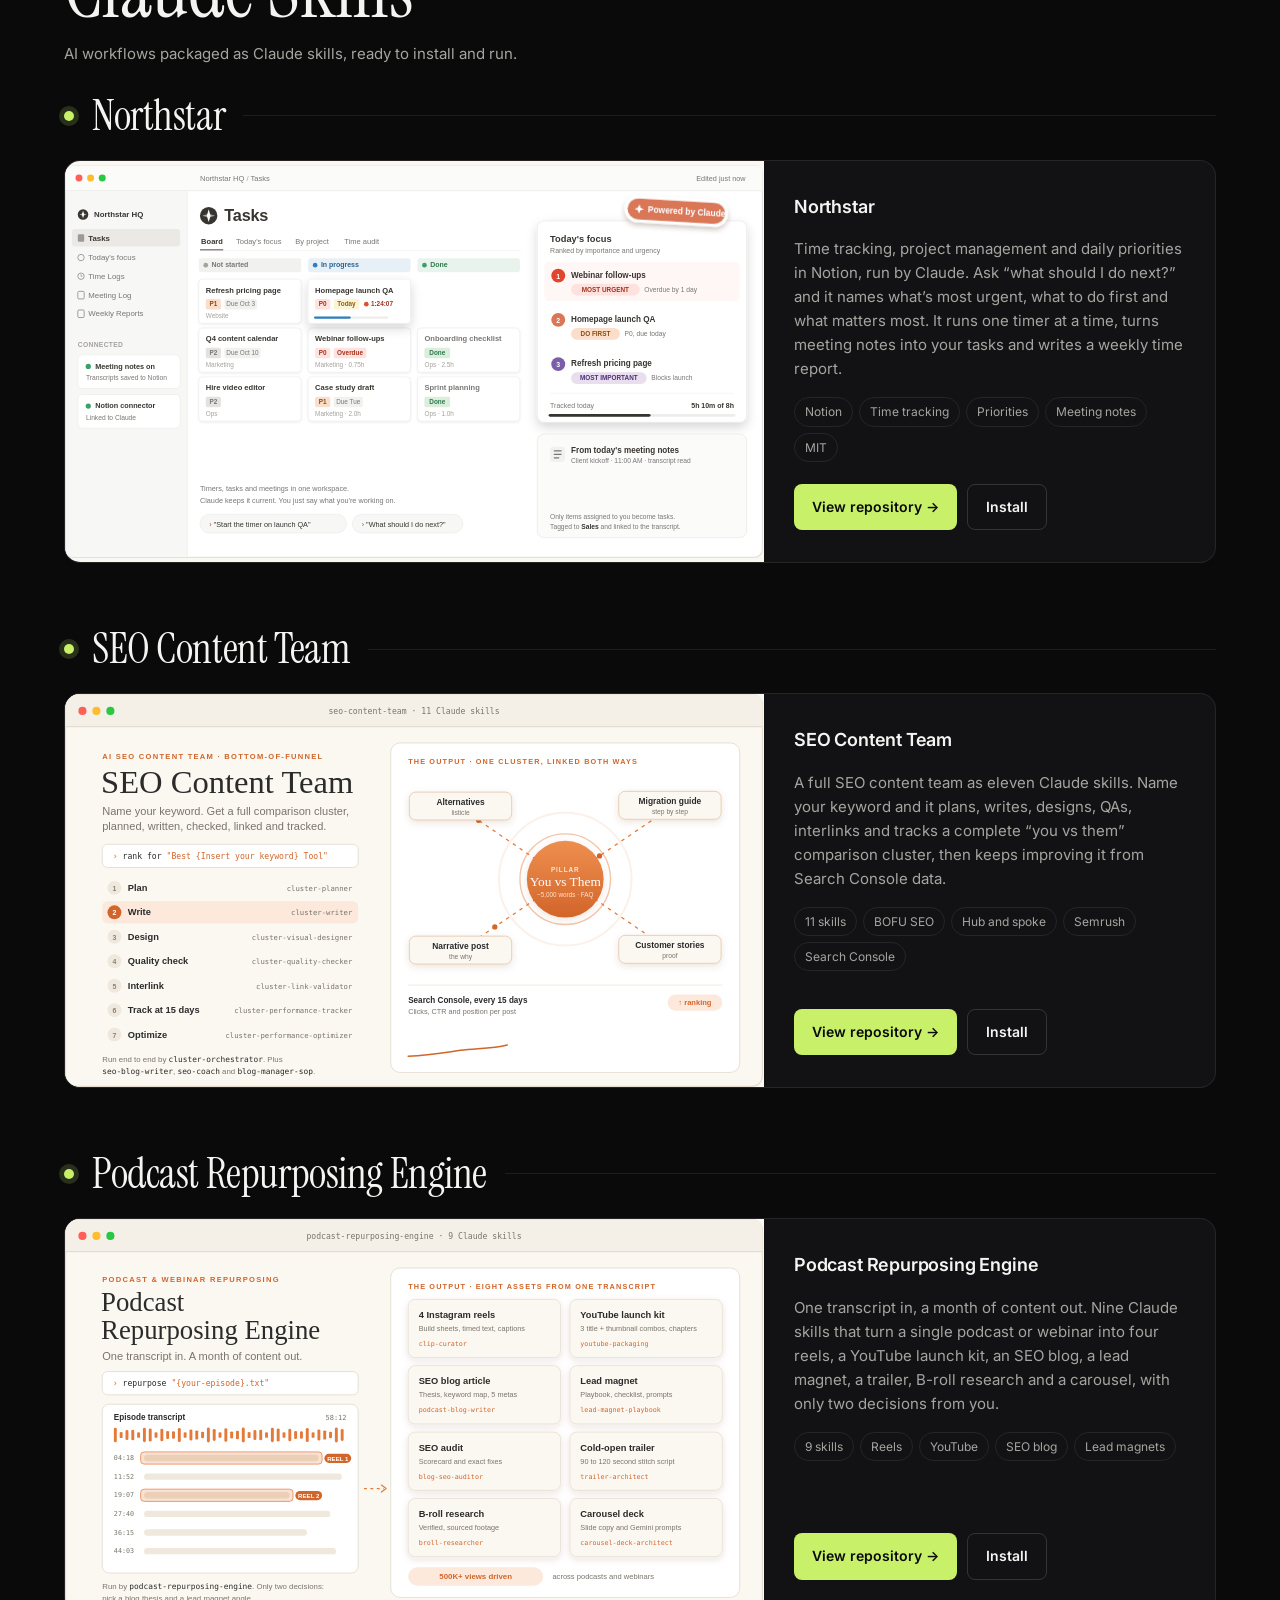
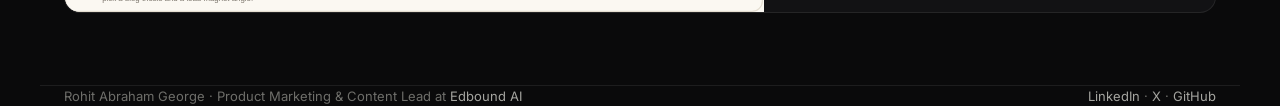
==== commit e2fcc38c: "Feature Northstar under Claude Skills Co-Authored-By: Claude Opus 5.5 <noreply@anthropic.com>" ====
--- a/index.html
+++ b/index.html
@@ -72,6 +72,22 @@
         <p>AI workflows packaged as Claude skills, ready to install and run.</p>
       </div>
     </div>
+    <h3 class="subhead" id="northstar">Northstar</h3>
+    <article class="project">
+      <a class="visual" href="https://github.com/rohitabrahamgeorge/northstar" aria-label="Open the Northstar repository">
+        <img src="/assets/northstar-hero.svg" alt="Northstar in a Notion workspace: a task board where finished tasks move to Done, meeting notes become tasks, and a Today's focus panel ranks the most urgent, do-first and most important tasks" width="1200" height="675">
+      </a>
+      <div class="info">
+        <h3>Northstar</h3>
+        <p>Time tracking, project management and daily priorities in Notion, run by Claude. Ask &#8220;what should I do next?&#8221; and it names what&#8217;s most urgent, what to do first and what matters most. It runs one timer at a time, turns meeting notes into your tasks and writes a weekly time report.</p>
+        <div class="chips"><span>Notion</span><span>Time tracking</span><span>Priorities</span><span>Meeting notes</span><span>MIT</span></div>
+        <div class="actions">
+          <a class="btn btn-accent" href="https://github.com/rohitabrahamgeorge/northstar">View repository &#8594;</a>
+          <a class="btn btn-ghost" href="https://github.com/rohitabrahamgeorge/northstar#install-in-2-minutes">Install</a>
+        </div>
+      </div>
+    </article>
+
     <h3 class="subhead" id="seo-content-team">SEO Content Team</h3>
     <article class="project">
       <a class="visual" href="https://github.com/rohitabrahamgeorge/seo-content-team" aria-label="Open the SEO Content Team repository">
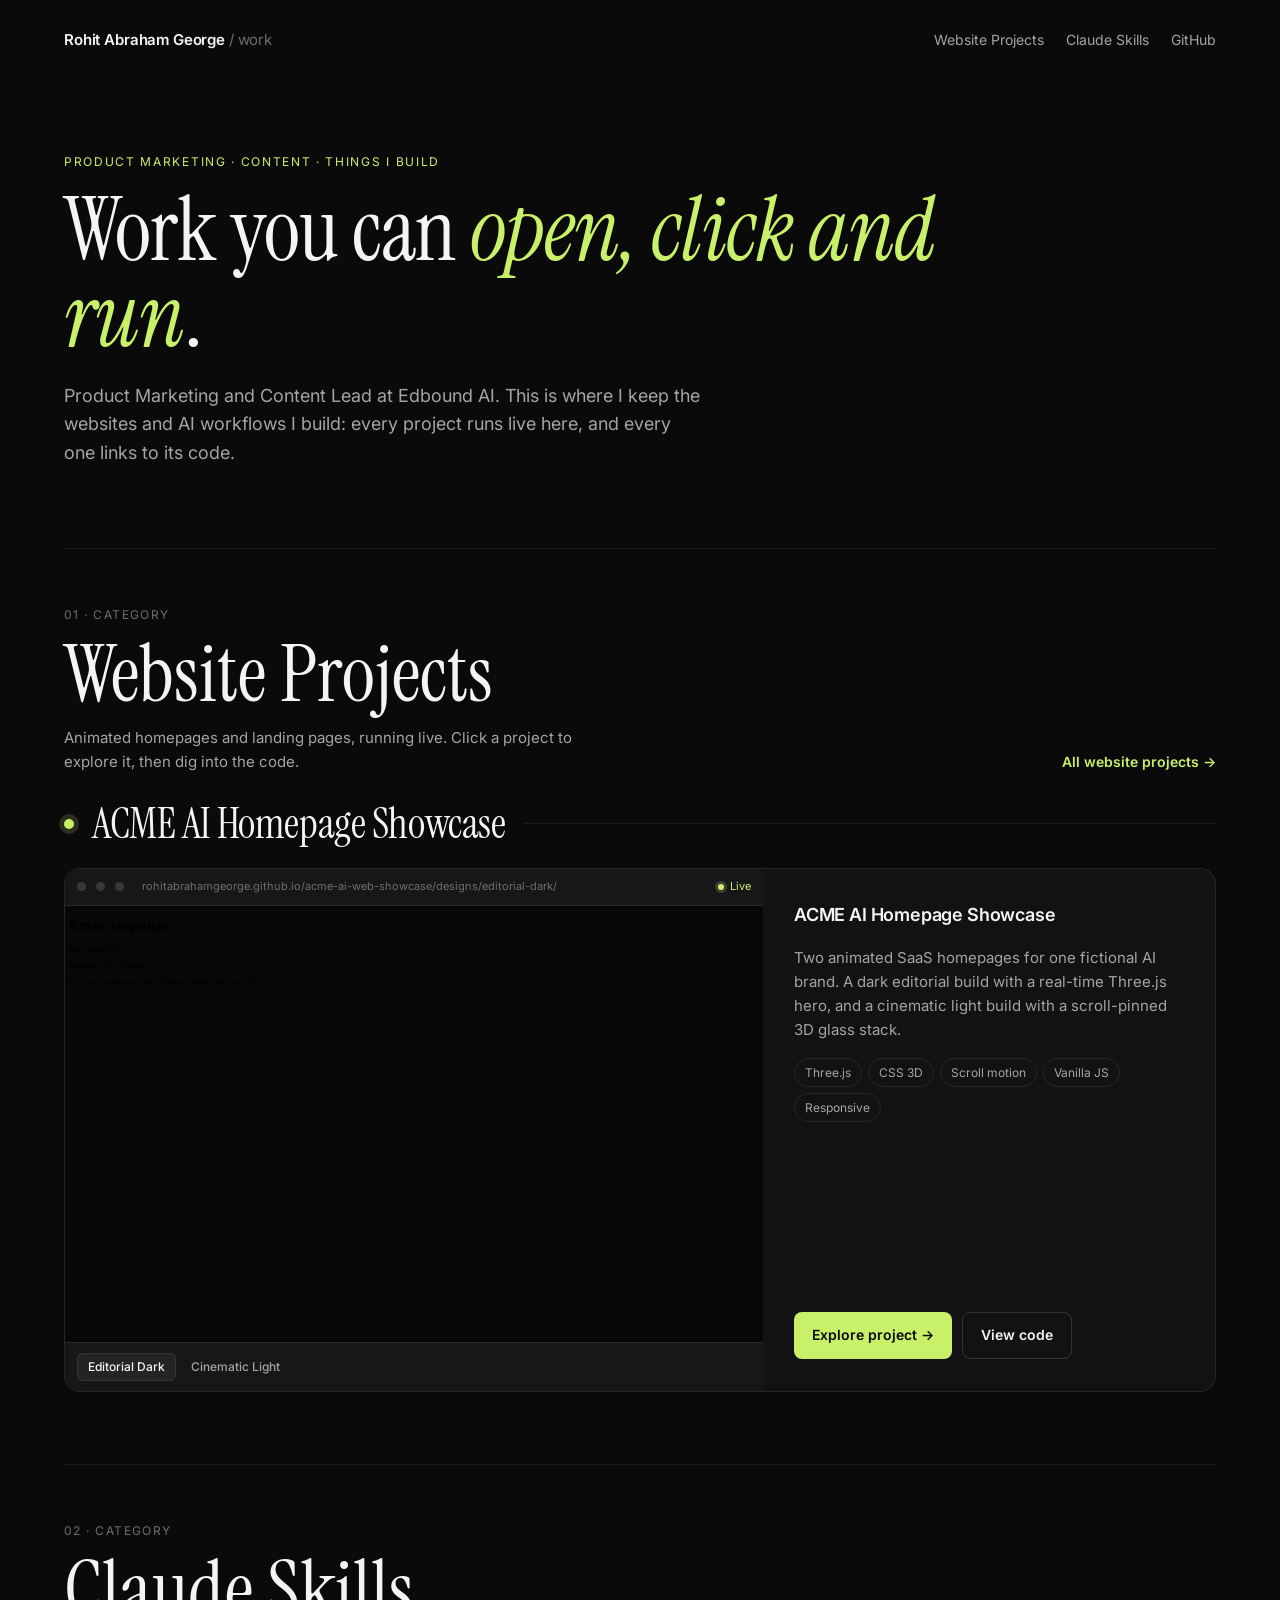
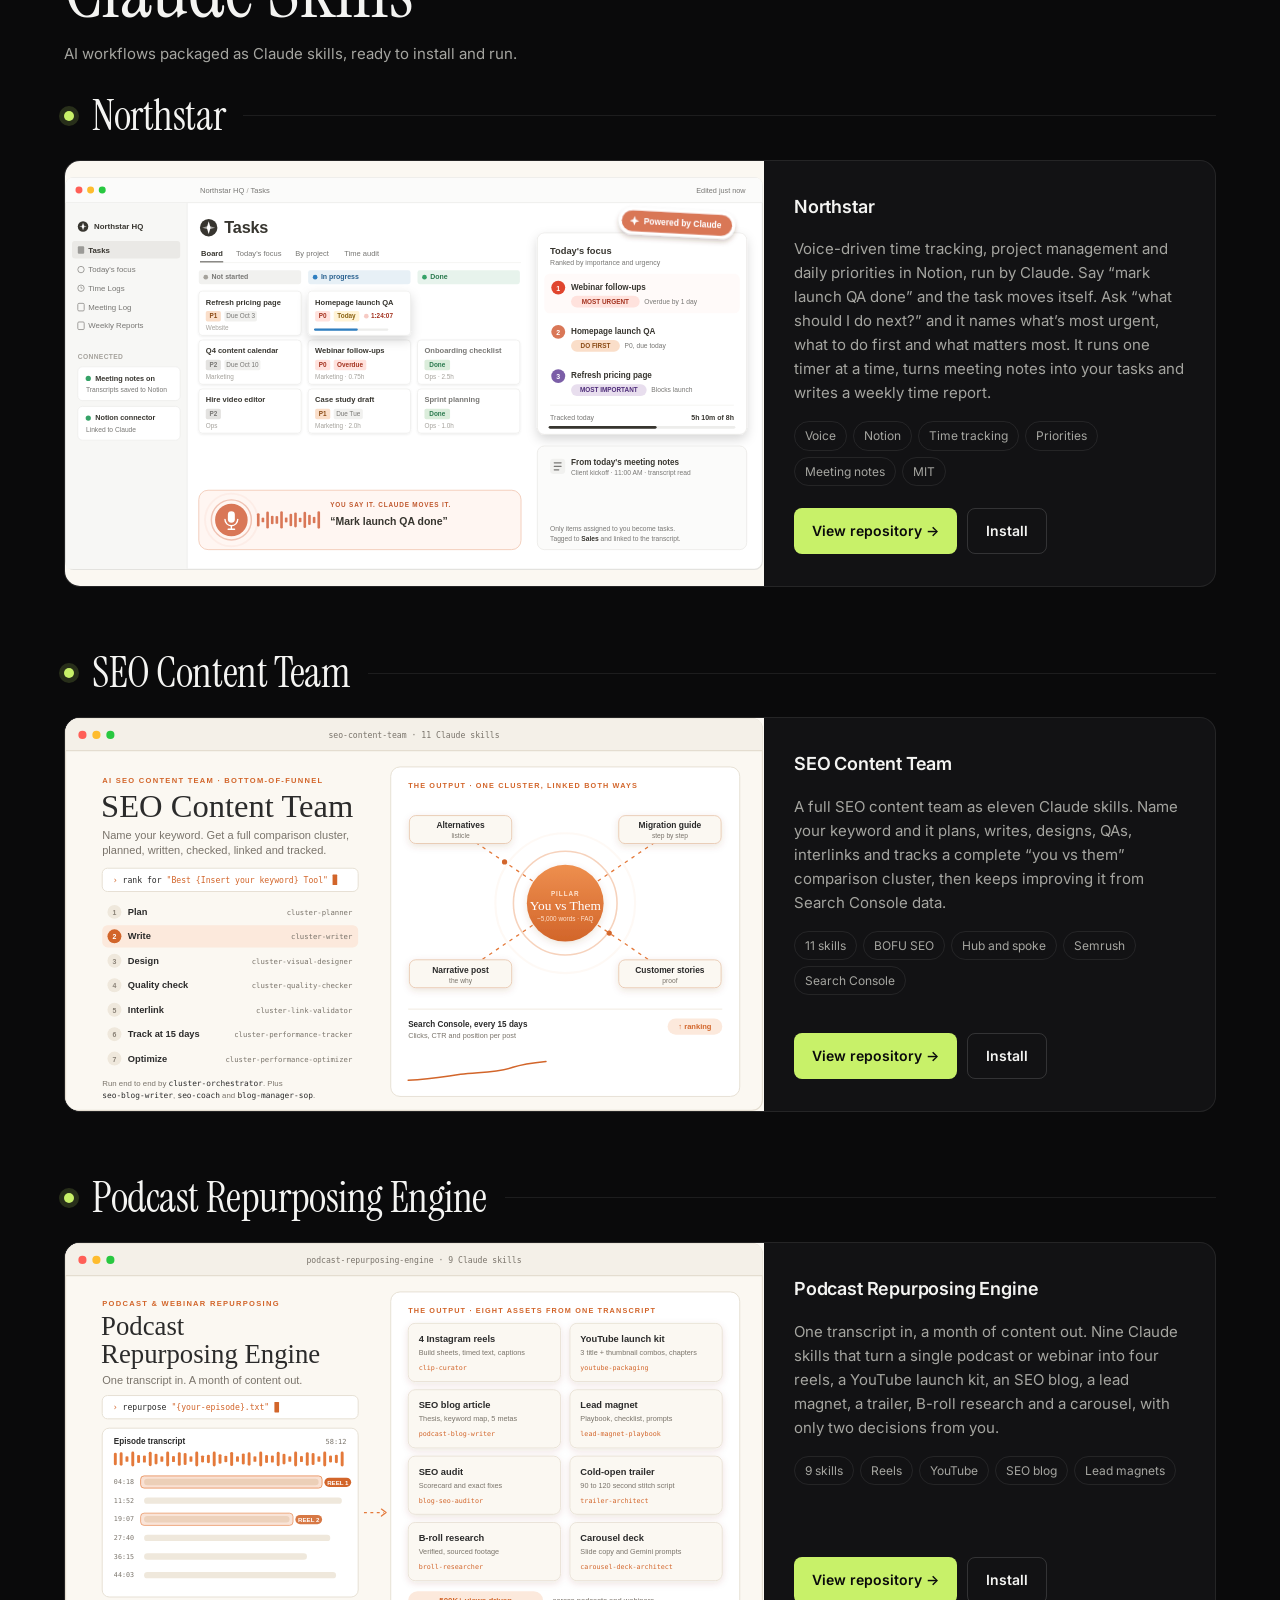
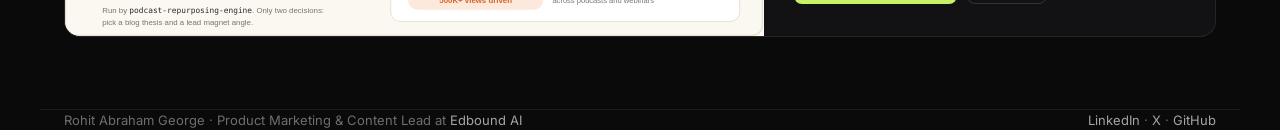
==== commit e447c9d5: "Northstar card: lead with voice Co-Authored-By: Claude Opus 5.5 <noreply@anthropic.com>" ====
--- a/index.html
+++ b/index.html
@@ -79,8 +79,8 @@
       </a>
       <div class="info">
         <h3>Northstar</h3>
-        <p>Time tracking, project management and daily priorities in Notion, run by Claude. Ask &#8220;what should I do next?&#8221; and it names what&#8217;s most urgent, what to do first and what matters most. It runs one timer at a time, turns meeting notes into your tasks and writes a weekly time report.</p>
-        <div class="chips"><span>Notion</span><span>Time tracking</span><span>Priorities</span><span>Meeting notes</span><span>MIT</span></div>
+        <p>Voice-driven time tracking, project management and daily priorities in Notion, run by Claude. Say &#8220;mark launch QA done&#8221; and the task moves itself. Ask &#8220;what should I do next?&#8221; and it names what&#8217;s most urgent, what to do first and what matters most. It runs one timer at a time, turns meeting notes into your tasks and writes a weekly time report.</p>
+        <div class="chips"><span>Voice</span><span>Notion</span><span>Time tracking</span><span>Priorities</span><span>Meeting notes</span><span>MIT</span></div>
         <div class="actions">
           <a class="btn btn-accent" href="https://github.com/rohitabrahamgeorge/northstar">View repository &#8594;</a>
           <a class="btn btn-ghost" href="https://github.com/rohitabrahamgeorge/northstar#install-in-2-minutes">Install</a>
